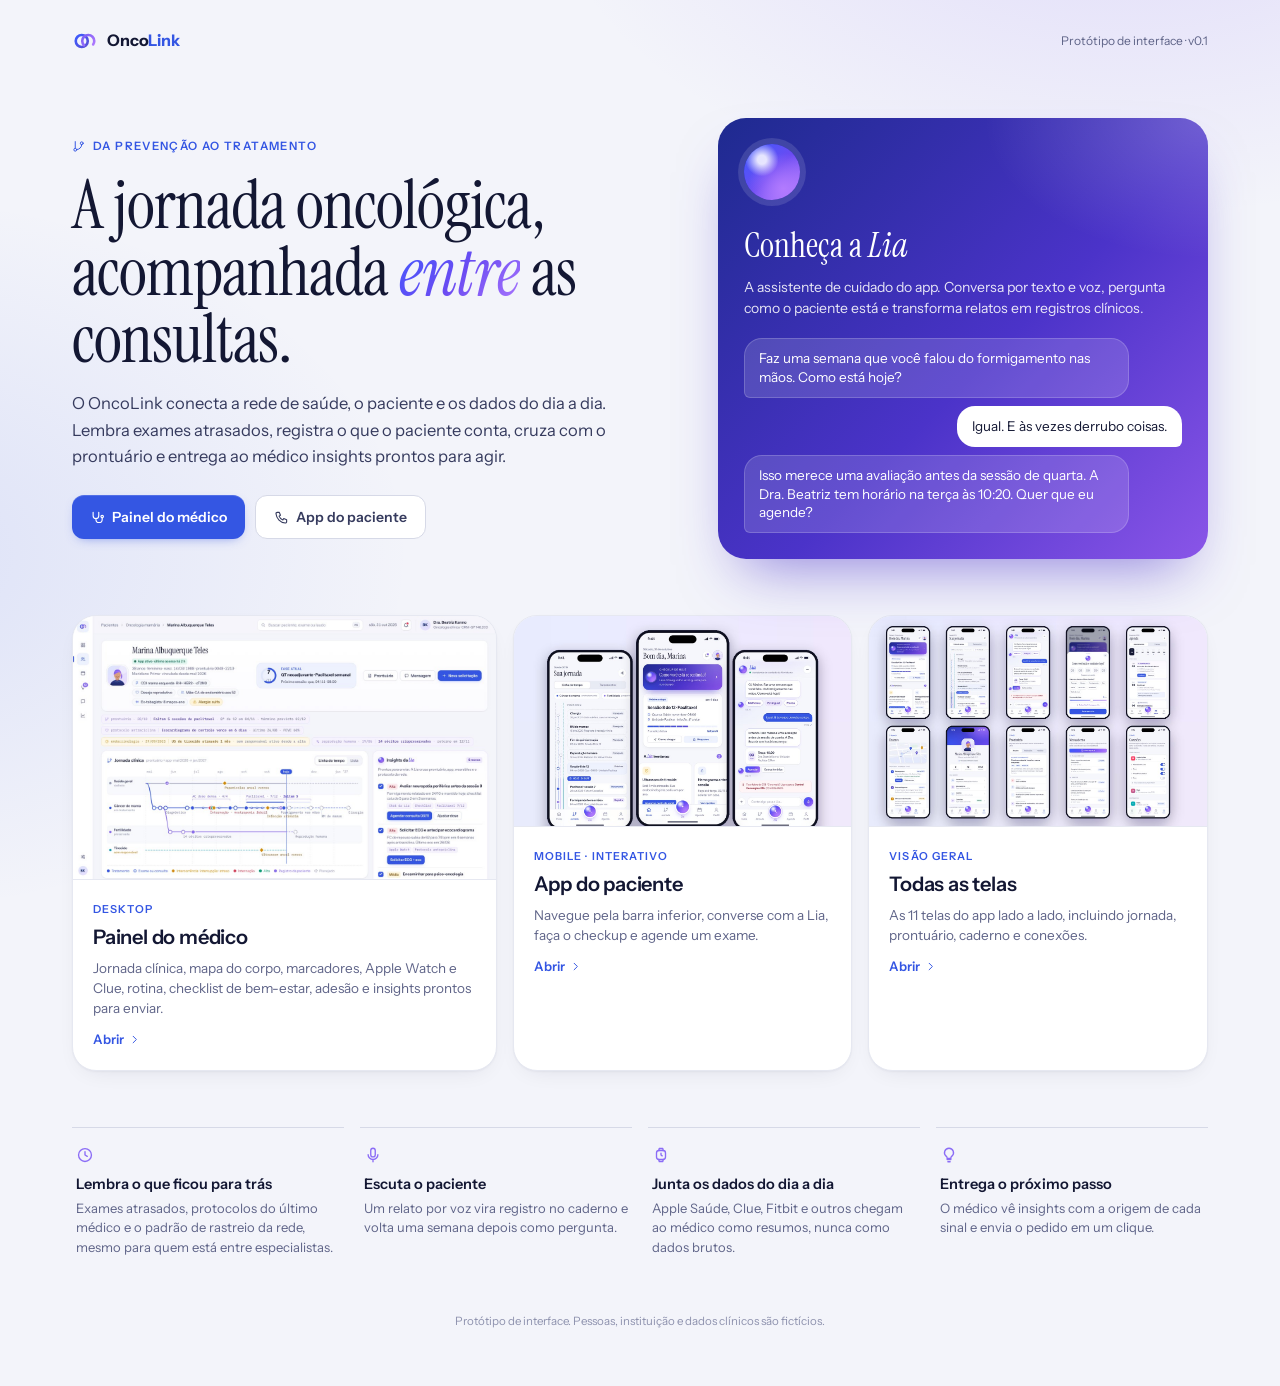
==== index.html @ 6821cc4e "Protótipo de telas do OncoLink para o GitHub Pages Painel do médico (desktop): cabeçalho da paciente" ====
<!doctype html>
<html lang="pt-BR">
<head>
<meta charset="utf-8">
<meta name="viewport" content="width=device-width,initial-scale=1">
<title>OncoLink · Protótipo</title>
<meta name="description" content="Protótipo do OncoLink: painel do médico e app do paciente para o acompanhamento contínuo da jornada oncológica, da prevenção ao tratamento.">
<link rel="icon" href="assets/img/favicon.svg" type="image/svg+xml">
<link rel="preconnect" href="https://fonts.googleapis.com">
<link rel="preconnect" href="https://fonts.gstatic.com" crossorigin>
<link href="https://fonts.googleapis.com/css2?family=Instrument+Sans:wght@400;500;600;700&family=Instrument+Serif:ital@0;1&family=IBM+Plex+Mono:wght@400;500&display=swap" rel="stylesheet">
<link rel="stylesheet" href="assets/css/base.css">
<style>
  body{background:
    radial-gradient(1000px 640px at 88% -12%,rgba(139,108,246,.2),transparent 60%),
    radial-gradient(900px 600px at -10% 40%,rgba(52,86,227,.12),transparent 60%),#F3F4FA}
  .wrap{max-width:1200px;margin:0 auto;padding:28px 32px 56px}
  .bar{display:flex;align-items:center;justify-content:space-between}
  .bar small{font-size:12px;color:var(--muted)}
  .hero{display:grid;grid-template-columns:minmax(0,1.1fr) minmax(0,.9fr);gap:48px;align-items:center;margin:64px 0 56px}
  .kick{display:inline-flex;align-items:center;gap:8px;font-size:11.5px;font-weight:600;letter-spacing:.12em;text-transform:uppercase;color:var(--blue)}
  .hero h1{font-size:clamp(42px,5.6vw,68px);line-height:.98;letter-spacing:-.015em;margin:14px 0 18px}
  .hero h1 em{font-style:italic;background:var(--lia);-webkit-background-clip:text;background-clip:text;color:transparent}
  .hero p{font-size:16.5px;color:var(--ink-2);line-height:1.6;max-width:560px}
  .cta{display:flex;gap:10px;flex-wrap:wrap;margin-top:26px}
  .cta .btn{height:44px;padding:0 18px;font-size:14px;border-radius:12px}
  .lia-box{position:relative;padding:26px;border-radius:28px;color:#fff;overflow:hidden;
    background:linear-gradient(135deg,#1E2A8F 0%,#4B33C9 55%,#8A55E8 100%);box-shadow:0 30px 60px -24px rgba(75,51,201,.6)}
  .lia-box::before{content:"";position:absolute;inset:0;background:radial-gradient(320px 200px at 100% 0%,rgba(255,255,255,.22),transparent 70%)}
  .lia-box>*{position:relative}
  .lia-box .lia-orb{--s:56px;box-shadow:0 0 0 6px rgba(255,255,255,.12)}
  .lia-box h2{font-family:var(--fd);font-weight:400;font-size:34px;margin:16px 0 6px}
  .lia-box h2 i{font-style:italic}
  .lia-box p{font-size:14px;line-height:1.55;color:rgba(255,255,255,.88)}
  .bub{margin-top:18px;display:flex;flex-direction:column;gap:8px}
  .bub span{align-self:flex-start;max-width:88%;font-size:13.5px;line-height:1.4;padding:10px 14px;border-radius:18px 18px 18px 6px;background:rgba(255,255,255,.14);border:1px solid rgba(255,255,255,.18)}
  .bub span.me{align-self:flex-end;border-radius:18px 18px 6px 18px;background:#fff;color:var(--ink)}
  .cards{display:grid;grid-template-columns:1.25fr 1fr 1fr;gap:16px}
  .cardx{display:flex;flex-direction:column;background:#fff;border:1px solid var(--line);border-radius:24px;overflow:hidden;box-shadow:var(--sh-2);transition:transform .2s var(--ease),box-shadow .2s}
  .cardx:hover{transform:translateY(-3px);box-shadow:var(--sh-3)}
  .cardx .pv{aspect-ratio:16/10;background:var(--bg-2);overflow:hidden;border-bottom:1px solid var(--line)}
  .cardx .pv img{width:100%;height:100%;object-fit:cover;object-position:top left;display:block}
  .cardx .pv.ph img{object-position:top center}
  .cardx .bd{padding:18px 20px 20px}
  .cardx small{font-size:11px;font-weight:600;letter-spacing:.1em;text-transform:uppercase;color:var(--blue)}
  .cardx h3{font-size:20px;font-weight:600;letter-spacing:-.01em;margin:4px 0 6px}
  .cardx p{font-size:13.5px;color:var(--muted);line-height:1.5}
  .cardx .go{display:inline-flex;align-items:center;gap:4px;margin-top:12px;font-size:13px;font-weight:600;color:var(--blue)}
  .how{display:grid;grid-template-columns:repeat(4,1fr);gap:16px;margin-top:56px}
  .how div{padding:18px 4px 0;border-top:1px solid var(--line-2)}
  .how .i{color:var(--violet);margin-bottom:10px}
  .how b{display:block;font-size:14.5px;font-weight:600;margin-bottom:4px}
  .how p{font-size:13px;color:var(--muted);line-height:1.5}
  .foot{margin-top:56px;text-align:center}
  @media (max-width:960px){.hero{grid-template-columns:1fr;margin:40px 0}.cards{grid-template-columns:1fr 1fr}.cards .cardx:first-child{grid-column:1/-1}.how{grid-template-columns:1fr 1fr}}
  @media (max-width:600px){.wrap{padding:20px 16px 40px}.bar small{display:none}.cards,.how{grid-template-columns:1fr}.cta .btn{flex:1}}
</style>
</head>
<body>
<script src="assets/js/icons.js"></script>
<div class="wrap">
  <header class="bar">
    <span class="brand"><svg class="brand-mark"><use href="#oncolink-mark"/></svg><b>Onco<span>Link</span></b></span>
    <small>Protótipo de interface · v0.1</small>
  </header>

  <section class="hero">
    <div>
      <span class="kick"><svg class="i xs"><use href="#i-journey"/></svg>Da prevenção ao tratamento</span>
      <h1 class="serif">A jornada oncológica, acompanhada <em>entre</em> as consultas.</h1>
      <p>O OncoLink conecta a rede de saúde, o paciente e os dados do dia a dia. Lembra exames atrasados, registra o que o paciente conta, cruza com o prontuário e entrega ao médico insights prontos para agir.</p>
      <div class="cta">
        <a class="btn primary" href="medico.html"><svg class="i sm"><use href="#i-stetho"/></svg>Painel do médico</a>
        <a class="btn ghost" href="app.html"><svg class="i sm"><use href="#i-phone"/></svg>App do paciente</a>
      </div>
    </div>
    <aside class="lia-box">
      <span class="lia-orb"></span>
      <h2>Conheça a <i>Lia</i></h2>
      <p>A assistente de cuidado do app. Conversa por texto e voz, pergunta como o paciente está e transforma relatos em registros clínicos.</p>
      <div class="bub">
        <span>Faz uma semana que você falou do formigamento nas mãos. Como está hoje?</span>
        <span class="me">Igual. E às vezes derrubo coisas.</span>
        <span>Isso merece uma avaliação antes da sessão de quarta. A Dra. Beatriz tem horário na terça às 10:20. Quer que eu agende?</span>
      </div>
    </aside>
  </section>

  <section class="cards">
    <a class="cardx" href="medico.html">
      <div class="pv"><img src="assets/img/preview-medico.jpg" alt="Prévia do painel do médico" loading="lazy"></div>
      <div class="bd"><small>Desktop</small><h3>Painel do médico</h3><p>Jornada clínica, mapa do corpo, marcadores, Apple Watch e Clue, rotina, checklist de bem-estar, adesão e insights prontos para enviar.</p><span class="go">Abrir<svg class="i xs"><use href="#i-right"/></svg></span></div>
    </a>
    <a class="cardx" href="app.html">
      <div class="pv ph"><img src="assets/img/preview-app.jpg" alt="Prévia do app do paciente" loading="lazy"></div>
      <div class="bd"><small>Mobile · interativo</small><h3>App do paciente</h3><p>Navegue pela barra inferior, converse com a Lia, faça o checkup e agende um exame.</p><span class="go">Abrir<svg class="i xs"><use href="#i-right"/></svg></span></div>
    </a>
    <a class="cardx" href="telas.html">
      <div class="pv ph"><img src="assets/img/preview-telas.jpg" alt="Prévia de todas as telas" loading="lazy"></div>
      <div class="bd"><small>Visão geral</small><h3>Todas as telas</h3><p>As 11 telas do app lado a lado, incluindo jornada, prontuário, caderno e conexões.</p><span class="go">Abrir<svg class="i xs"><use href="#i-right"/></svg></span></div>
    </a>
  </section>

  <section class="how">
    <div><svg class="i"><use href="#i-clock"/></svg><b>Lembra o que ficou para trás</b><p>Exames atrasados, protocolos do último médico e o padrão de rastreio da rede, mesmo para quem está entre especialistas.</p></div>
    <div><svg class="i"><use href="#i-mic"/></svg><b>Escuta o paciente</b><p>Um relato por voz vira registro no caderno e volta uma semana depois como pergunta.</p></div>
    <div><svg class="i"><use href="#i-watch"/></svg><b>Junta os dados do dia a dia</b><p>Apple Saúde, Clue, Fitbit e outros chegam ao médico como resumos, nunca como dados brutos.</p></div>
    <div><svg class="i"><use href="#i-bulb"/></svg><b>Entrega o próximo passo</b><p>O médico vê insights com a origem de cada sinal e envia o pedido em um clique.</p></div>
  </section>

  <p class="proto-note foot">Protótipo de interface. Pessoas, instituição e dados clínicos são fictícios.</p>
</div>
</body>
</html>
---- assets/css/base.css ----
/* ============================================================
   OncoLink · base
   Tokens, reset e peças comuns às duas interfaces (médico e paciente).
   Azuis e roxos vêm das famílias Retina, Nexo e Dendrito da paleta
   NeuroDynamics; o resto é neutro frio para a leitura clínica.
   ============================================================ */
:root{
  /* superfícies */
  --bg:#F4F5FA;
  --bg-2:#EEF0F7;
  --surface:#FFFFFF;
  --surface-2:#F8F9FD;
  --line:#E6E8F1;
  --line-2:#D6D9E7;

  /* tinta */
  --ink:#131733;
  --ink-2:#363B5E;
  --muted:#5F6488;
  --dim:#8E92AE;

  /* azuis e roxos */
  --blue:#3456E3;
  --blue-700:#2340B8;
  --blue-900:#142A75;
  --blue-100:#E0E6FC;
  --blue-50:#EEF2FE;
  --indigo:#5A4ED4;
  --indigo-100:#E7E5FA;
  --violet:#8B6CF6;
  --violet-300:#BCA8FB;
  --violet-100:#EEE8FE;
  --violet-50:#F6F3FF;

  /* estados (só interface) */
  --ok:#0F9F7A;    --ok-50:#E3F6EF;   --ok-tx:#0A6B52;
  --warn:#D58A00;  --warn-50:#FFF4DC; --warn-tx:#7A4D00;
  --bad:#DD3F57;   --bad-50:#FDE8EB;  --bad-tx:#9A1F33;
  --info:var(--blue); --info-50:var(--blue-50);

  /* Lia: a única superfície em gradiente */
  --lia-a:#3B5BFF;
  --lia-b:#6A4BF2;
  --lia-c:#B47CFF;
  --lia:linear-gradient(135deg,var(--lia-a) 0%,var(--lia-b) 52%,var(--lia-c) 100%);
  --lia-soft:linear-gradient(135deg,#EEF1FF 0%,#F1ECFF 60%,#F8EEFF 100%);

  /* tipo */
  --f:'Instrument Sans',-apple-system,BlinkMacSystemFont,'Segoe UI',Roboto,Arial,sans-serif;
  --fd:'Instrument Serif',Georgia,'Times New Roman',serif;
  --fm:'IBM Plex Mono',ui-monospace,SFMono-Regular,Menlo,monospace;

  /* forma */
  --r-xs:6px; --r-sm:10px; --r-md:14px; --r-lg:18px; --r-xl:24px;
  --sh-1:0 1px 2px rgba(19,23,51,.04),0 1px 1px rgba(19,23,51,.03);
  --sh-2:0 1px 2px rgba(19,23,51,.04),0 8px 24px -12px rgba(19,23,51,.12);
  --sh-3:0 2px 4px rgba(19,23,51,.05),0 24px 48px -16px rgba(19,23,51,.22);
  --sh-lia:0 10px 30px -10px rgba(90,70,240,.55);
  --ease:cubic-bezier(.2,.7,.2,1);
}

*,*::before,*::after{box-sizing:border-box}
html{-webkit-text-size-adjust:100%;text-size-adjust:100%}
body{
  margin:0;font-family:var(--f);font-size:14px;line-height:1.45;color:var(--ink);
  background:var(--bg);-webkit-font-smoothing:antialiased;-moz-osx-font-smoothing:grayscale;
  font-feature-settings:"ss01","cv11";
}
h1,h2,h3,h4,p{margin:0}
button{font:inherit;color:inherit;background:none;border:0;padding:0;cursor:pointer}
a{color:inherit;text-decoration:none}
input,textarea{font:inherit;color:inherit}
svg{display:block}
[hidden]{display:none !important}
.num{font-variant-numeric:tabular-nums}
.mono{font-family:var(--fm)}
.serif{font-family:var(--fd);font-weight:400;letter-spacing:-.005em}
.sr{position:absolute;width:1px;height:1px;overflow:hidden;clip:rect(0 0 0 0);white-space:nowrap}
:focus-visible{outline:2px solid var(--blue);outline-offset:2px;border-radius:6px}

/* ícones (sprite em icons.js) */
.i{width:18px;height:18px;flex:none;stroke:currentColor;fill:none;stroke-width:1.8;stroke-linecap:round;stroke-linejoin:round}
.i.sm{width:15px;height:15px}
.i.xs{width:13px;height:13px}
.i.lg{width:22px;height:22px}
.i.fill{fill:currentColor;stroke:none}

/* marca OncoLink */
.brand{display:inline-flex;align-items:center;gap:9px;font-weight:600;letter-spacing:-.01em;font-size:16px}
.brand-mark{width:26px;height:26px}
.brand b{font-weight:700}
.brand span{color:var(--blue)}

/* Lia: orbe */
.lia-orb{
  --s:28px;display:inline-block;width:var(--s);height:var(--s);border-radius:50%;flex:none;position:relative;
  background:
    radial-gradient(circle at 32% 28%,rgba(255,255,255,.85) 0 8%,rgba(255,255,255,0) 30%),
    radial-gradient(circle at 70% 80%,rgba(180,124,255,.95),rgba(180,124,255,0) 60%),
    var(--lia);
  box-shadow:inset 0 -2px 6px rgba(40,20,140,.35),0 4px 14px -4px rgba(90,70,240,.6);
}
.lia-orb::after{
  content:"";position:absolute;inset:-3px;border-radius:50%;
  background:conic-gradient(from 0deg,rgba(59,91,255,0),rgba(180,124,255,.55),rgba(59,91,255,0) 60%);
  filter:blur(4px);opacity:.7;z-index:-1;animation:lia-spin 6s linear infinite;
}
.lia-orb.still::after{animation:none}
@keyframes lia-spin{to{transform:rotate(360deg)}}
.lia-name{font-family:var(--fd);font-style:italic;font-size:1.12em;letter-spacing:.005em;
  background:var(--lia);-webkit-background-clip:text;background-clip:text;color:transparent}

/* chips e etiquetas */
.chip{display:inline-flex;align-items:center;gap:6px;height:26px;padding:0 10px;border-radius:999px;
  font-size:12px;font-weight:500;color:var(--ink-2);background:var(--surface-2);border:1px solid var(--line);white-space:nowrap}
.chip .i{width:13px;height:13px}
.tag{display:inline-flex;align-items:center;gap:5px;height:20px;padding:0 7px;border-radius:5px;
  font-size:11px;font-weight:600;letter-spacing:.01em;white-space:nowrap}
.tag.blue{background:var(--blue-50);color:var(--blue-700)}
.tag.violet{background:var(--violet-100);color:#4B2DB3}
.tag.ok{background:var(--ok-50);color:var(--ok-tx)}
.tag.warn{background:var(--warn-50);color:var(--warn-tx)}
.tag.bad{background:var(--bad-50);color:var(--bad-tx)}
.tag.gray{background:var(--bg-2);color:var(--muted)}
.dot{width:7px;height:7px;border-radius:50%;flex:none;background:currentColor}

/* botões */
.btn{display:inline-flex;align-items:center;justify-content:center;gap:7px;height:36px;padding:0 14px;
  border-radius:var(--r-sm);font-weight:600;font-size:13px;white-space:nowrap;
  transition:background .15s var(--ease),border-color .15s var(--ease),box-shadow .15s var(--ease),transform .1s}
.btn:active{transform:translateY(1px)}
.btn.primary{background:var(--blue);color:#fff;box-shadow:0 1px 0 rgba(255,255,255,.15) inset,0 4px 12px -6px rgba(52,86,227,.7)}
.btn.primary:hover{background:var(--blue-700)}
.btn.ghost{background:var(--surface);border:1px solid var(--line-2);color:var(--ink-2)}
.btn.ghost:hover{border-color:var(--dim);background:var(--surface-2)}
.btn.soft{background:var(--blue-50);color:var(--blue-700)}
.btn.soft:hover{background:var(--blue-100)}
.btn.lia{background:var(--lia);color:#fff;box-shadow:var(--sh-lia)}
.btn.sm{height:30px;padding:0 11px;font-size:12px;border-radius:8px}
.btn.icon{width:36px;padding:0}
.btn.icon.sm{width:30px}

/* aviso de protótipo */
.proto-note{font-size:11.5px;color:var(--dim)}
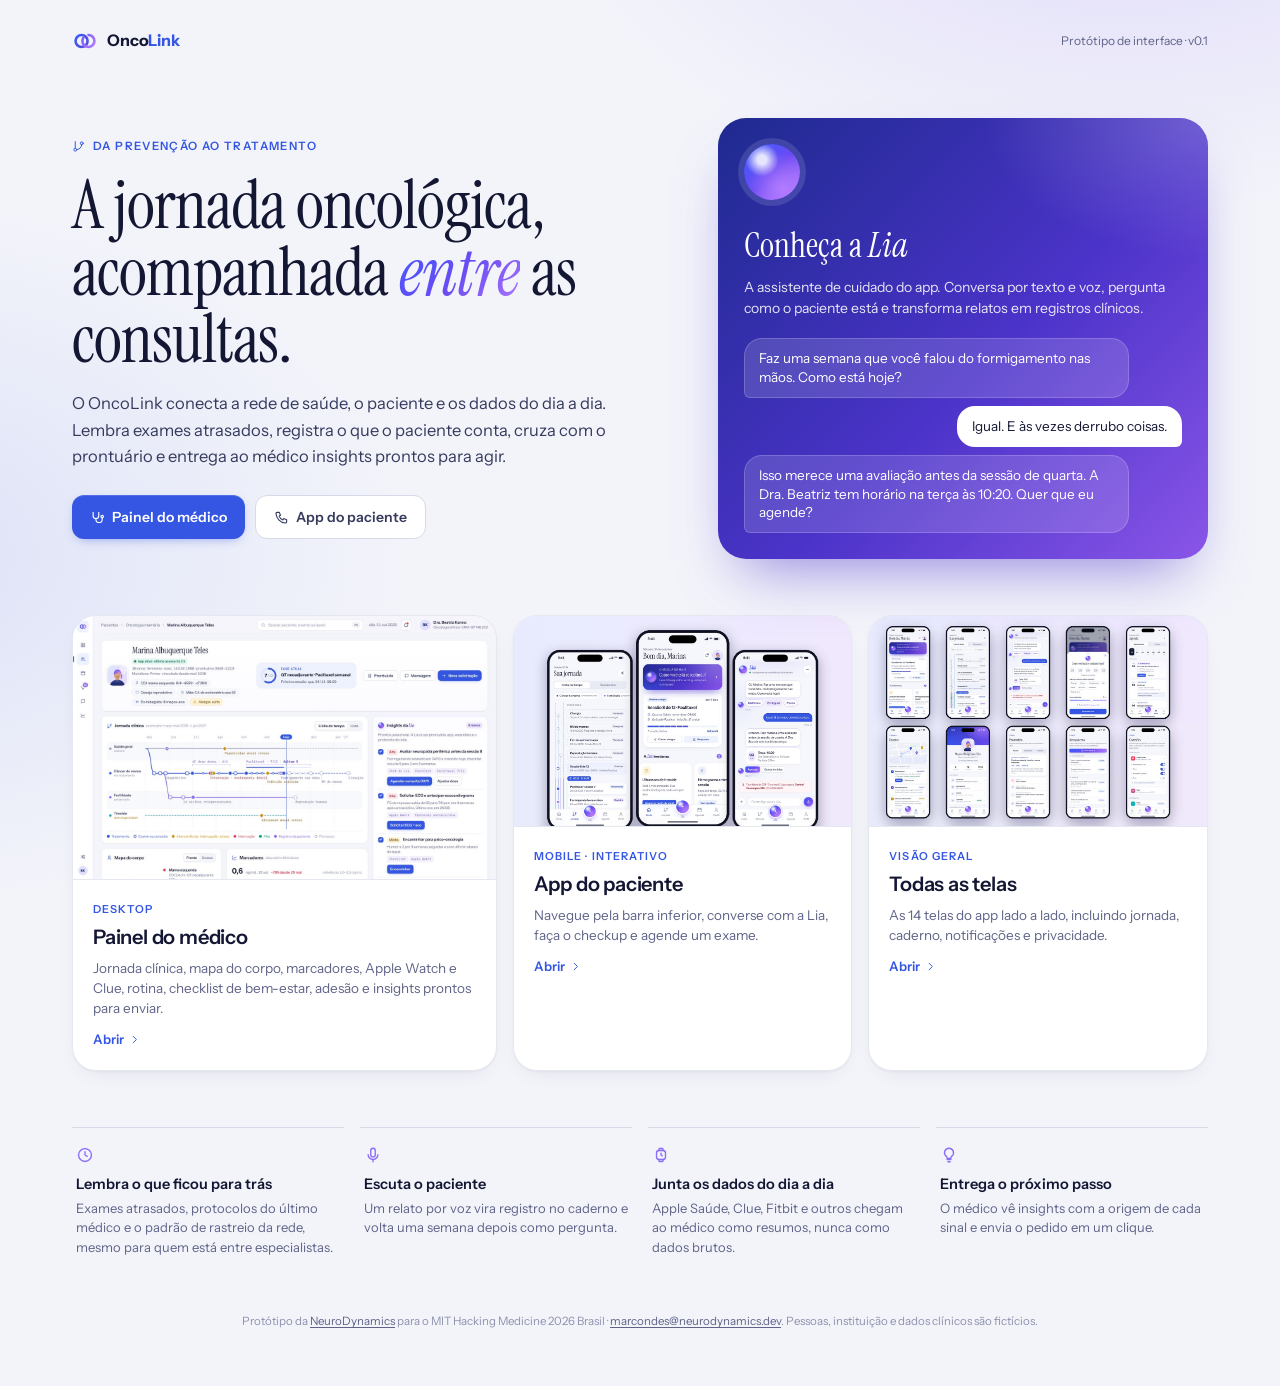
==== commit 8f30eeb2: "Push na tela inicial, LGPD, favicon e ícones reais; painel médico mais limpo App do paciente - Manif" ====
--- a/index.html
+++ b/index.html
@@ -5,7 +5,9 @@
 <meta name="viewport" content="width=device-width,initial-scale=1">
 <title>OncoLink · Protótipo</title>
 <meta name="description" content="Protótipo do OncoLink: painel do médico e app do paciente para o acompanhamento contínuo da jornada oncológica, da prevenção ao tratamento.">
+<link rel="icon" href="favicon.ico" sizes="any">
 <link rel="icon" href="assets/img/favicon.svg" type="image/svg+xml">
+<link rel="apple-touch-icon" href="assets/img/apple-touch-icon.png">
 <link rel="preconnect" href="https://fonts.googleapis.com">
 <link rel="preconnect" href="https://fonts.gstatic.com" crossorigin>
 <link href="https://fonts.googleapis.com/css2?family=Instrument+Sans:wght@400;500;600;700&family=Instrument+Serif:ital@0;1&family=IBM+Plex+Mono:wght@400;500&display=swap" rel="stylesheet">
@@ -52,6 +54,7 @@
   .how b{display:block;font-size:14.5px;font-weight:600;margin-bottom:4px}
   .how p{font-size:13px;color:var(--muted);line-height:1.5}
   .foot{margin-top:56px;text-align:center}
+  .foot a{color:var(--muted);text-decoration:underline;text-underline-offset:2px}
   @media (max-width:960px){.hero{grid-template-columns:1fr;margin:40px 0}.cards{grid-template-columns:1fr 1fr}.cards .cardx:first-child{grid-column:1/-1}.how{grid-template-columns:1fr 1fr}}
   @media (max-width:600px){.wrap{padding:20px 16px 40px}.bar small{display:none}.cards,.how{grid-template-columns:1fr}.cta .btn{flex:1}}
 </style>
@@ -97,7 +100,7 @@
     </a>
     <a class="cardx" href="telas.html">
       <div class="pv ph"><img src="assets/img/preview-telas.jpg" alt="Prévia de todas as telas" loading="lazy"></div>
-      <div class="bd"><small>Visão geral</small><h3>Todas as telas</h3><p>As 11 telas do app lado a lado, incluindo jornada, prontuário, caderno e conexões.</p><span class="go">Abrir<svg class="i xs"><use href="#i-right"/></svg></span></div>
+      <div class="bd"><small>Visão geral</small><h3>Todas as telas</h3><p>As 14 telas do app lado a lado, incluindo jornada, caderno, notificações e privacidade.</p><span class="go">Abrir<svg class="i xs"><use href="#i-right"/></svg></span></div>
     </a>
   </section>
 
@@ -108,7 +111,7 @@
     <div><svg class="i"><use href="#i-bulb"/></svg><b>Entrega o próximo passo</b><p>O médico vê insights com a origem de cada sinal e envia o pedido em um clique.</p></div>
   </section>
 
-  <p class="proto-note foot">Protótipo de interface. Pessoas, instituição e dados clínicos são fictícios.</p>
+  <p class="proto-note foot">Protótipo da <a href="https://neurodynamics.dev" target="_blank" rel="noopener">NeuroDynamics</a> para o MIT Hacking Medicine 2026 Brasil · <a href="mailto:marcondes@neurodynamics.dev">marcondes@neurodynamics.dev</a>. Pessoas, instituição e dados clínicos são fictícios.</p>
 </div>
 </body>
 </html>
